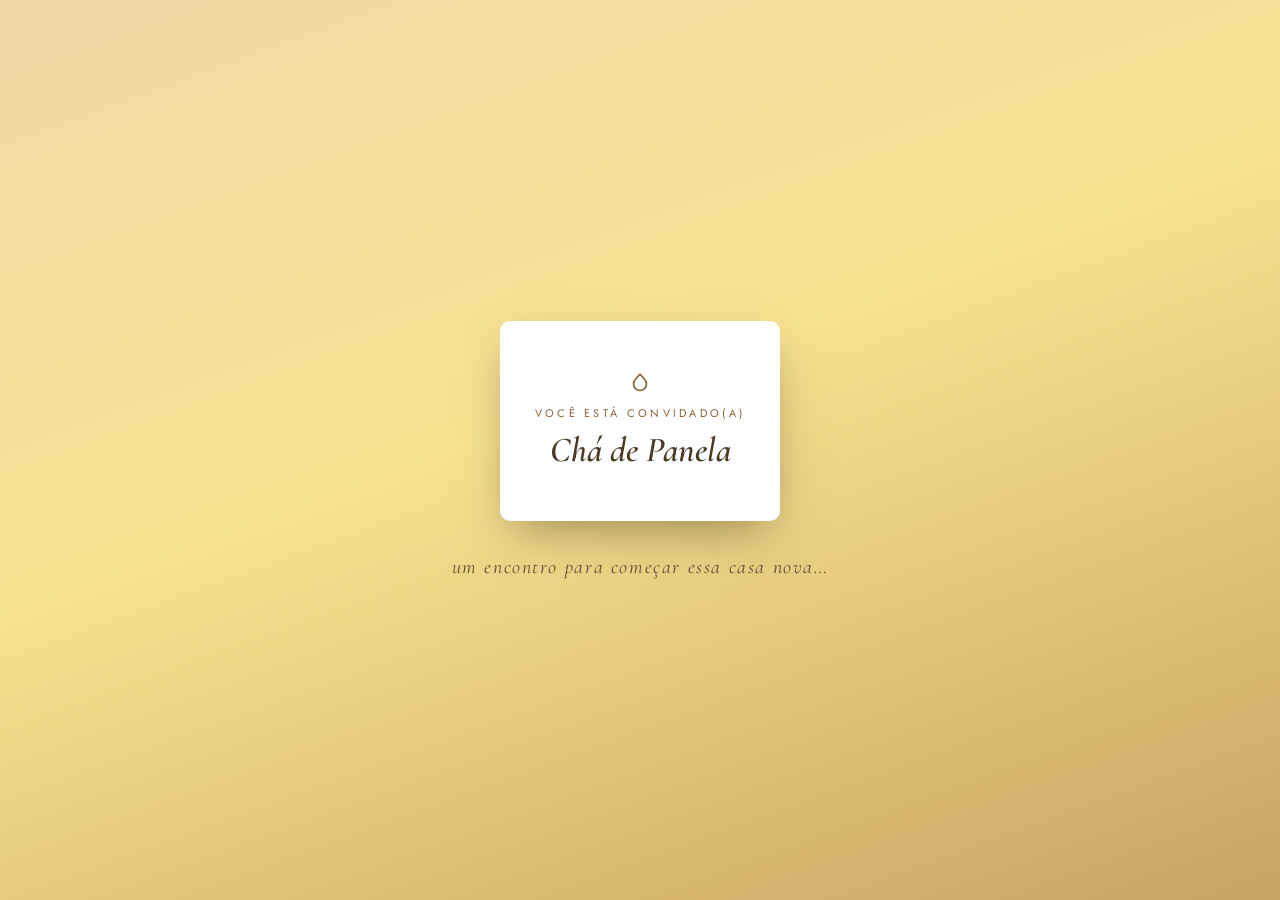
==== index.html @ 00984f50 "Rename CONVITE CHA DE PANELA.html to index.html" ====
<!DOCTYPE html>
<html lang="pt-BR">
<head>
<meta charset="UTF-8">
<meta name="viewport" content="width=device-width, initial-scale=1.0, maximum-scale=1.0, user-scalable=no, viewport-fit=cover">
<title>Chá de Panela · Evellyn & Kelson</title>
<link rel="preconnect" href="https://fonts.googleapis.com">
<link rel="preconnect" href="https://fonts.gstatic.com" crossorigin>
<link href="https://fonts.googleapis.com/css2?family=Cormorant+Garamond:ital,wght@0,400;0,500;0,600;1,500;1,600&family=Jost:wght@300;400;500;600&display=swap" rel="stylesheet">

<style>
  :root{
    --bg: #F7F7F7;
    --gold: #f7e291;
    --gold-soft: #fbf0c9;
    --bronze: #b08047;
    --bronze-dark: #8a6236;
    --ink: #4a3a24;
    --ink-soft: #7a6647;
    --card: #FFFFFF;
    --line: rgba(176,128,71,0.35);
    --vh: 1vh;
  }

  *{ box-sizing: border-box; margin:0; padding:0; }

  html, body{
    height: 100%;
    height: -webkit-fill-available;
    background: var(--bg);
    color: var(--ink);
    font-family: 'Jost', sans-serif;
    overflow: hidden;
    position: fixed;
    inset: 0;
    width: 100%;
    -webkit-tap-highlight-color: transparent;
  }

  @media (prefers-reduced-motion: reduce){
    *{ animation-duration: 0.01ms !important; animation-iteration-count: 1 !important; transition-duration: 0.01ms !important; }
  }

  button{ font-family: inherit; cursor:pointer; background:none; border:none; color:inherit; }
  a{ color:inherit; text-decoration:none; }

  /* ============ APP SHELL ============ */
  #app{
    position: fixed;
    inset: 0;
    width: 100%;
    height: 100%;
    height: calc(var(--vh, 1vh) * 100);
    height: 100dvh;
    min-height: -webkit-fill-available;
    overflow: hidden;
    background:
      radial-gradient(120% 90% at 50% -10%, var(--gold-soft) 0%, var(--bg) 55%),
      var(--bg);
  }

  /* ============ INTRO (INVITATION-OPENING ANIMATION, FULL SCREEN) ============ */
  #intro{
    position: fixed;
    inset: 0;
    z-index: 50;
    display:flex;
    align-items:center;
    justify-content:center;
    overflow: hidden;
    background: linear-gradient(160deg, #efd9a8 0%, var(--gold) 45%, var(--bronze) 130%);
    transition: opacity 0.9s ease, visibility 0.9s ease;
  }
  #intro.hide{
    opacity: 0;
    visibility: hidden;
    pointer-events: none;
  }
  #intro.hide .intro-stage{
    transform: scale(1.06);
  }
  .intro-stage{
    position: relative;
    width: 100%;
    height: 100%;
    display:flex;
    flex-direction:column;
    align-items:center;
    justify-content:center;
    transition: transform 0.9s ease;
  }

  /* soft petals drifting across the entire screen */
  .petal{
    position:absolute;
    bottom: -6%;
    width: 9px;
    height: 9px;
    background: var(--bronze);
    border-radius: 50% 0 50% 50%;
    opacity: 0;
    animation: petalFloat 3.6s ease-in forwards;
  }
  .petal:nth-child(1){ left: 10%; animation-delay: 0.10s; background: var(--ink); }
  .petal:nth-child(2){ left: 24%; animation-delay: 0.55s; }
  .petal:nth-child(3){ left: 70%; animation-delay: 0.30s; }
  .petal:nth-child(4){ left: 84%; animation-delay: 0.70s; background: var(--ink); }
  .petal:nth-child(5){ left: 46%; animation-delay: 0.45s; }
  .petal:nth-child(6){ left: 60%; animation-delay: 0.85s; }
  @keyframes petalFloat{
    0%   { transform: translateY(0) rotate(0deg); opacity: 0; }
    12%  { opacity: 0.6; }
    100% { transform: translateY(-92vh) translateX(18px) rotate(220deg); opacity: 0; }
  }

  /* the invitation card that opens, like a folded card unfolding */
  .card-wrap{
    position: relative;
    width: clamp(190px, 58vw, 280px);
    height: clamp(140px, 42vw, 200px);
    perspective: 1100px;
    opacity: 0;
    transform: scale(0.85);
    animation: cardIn 0.6s ease 0.15s forwards;
  }
  @keyframes cardIn{ to{ opacity:1; transform: scale(1); } }

  .card-base{
    position:absolute;
    inset:0;
    border-radius: 10px;
    background: var(--card);
    box-shadow: 0 18px 46px -14px rgba(74,58,36,0.55);
  }
  .card-content{
    position:absolute;
    inset:0;
    display:flex;
    flex-direction:column;
    align-items:center;
    justify-content:center;
    gap: 8px;
    opacity: 0;
    animation: contentIn 0.9s ease 1.05s forwards;
  }
  @keyframes contentIn{
    from{ opacity:0; transform: translateY(6px); }
    to{ opacity:1; transform: translateY(0); }
  }
  .card-content svg{
    width: 26px; height:26px;
    stroke: var(--bronze-dark);
    fill:none;
    stroke-width: 1.5;
  }
  .card-content .ci-eyebrow{
    font-size: clamp(9px, 2.2vw, 11px);
    letter-spacing: 0.3em;
    text-transform: uppercase;
    color: var(--bronze-dark);
  }
  .card-content .ci-names{
    font-family:'Cormorant Garamond', serif;
    font-style: italic;
    font-weight: 600;
    font-size: clamp(25px, 5vw, 35px);
    color: var(--ink);
  }
  .card-face{
    position:absolute;
    top:0;
    width:50%;
    height:100%;
    background: linear-gradient(160deg, var(--gold-soft), var(--gold) 60%, var(--bronze));
    box-shadow: inset 0 0 0 1px rgba(255,255,255,0.25);
    backface-visibility: hidden;
  }
  .card-face.left{
    left:0;
    border-radius: 10px 0 0 10px;
    transform-origin: left center;
    animation: openLeft 1.1s cubic-bezier(.6,0,.3,1) 0.5s forwards;
  }
  .card-face.right{
    right:0;
    border-radius: 0 10px 10px 0;
    transform-origin: right center;
    animation: openRight 1.1s cubic-bezier(.6,0,.3,1) 0.5s forwards;
  }
  @keyframes openLeft{ to{ transform: rotateY(-122deg); } }
  @keyframes openRight{ to{ transform: rotateY(122deg); } }

  .intro-caption{
    margin-top: clamp(20px, 4vh, 34px);
    text-align:center;
    font-family:'Cormorant Garamond', serif;
    font-style: italic;
    letter-spacing: 0.08em;
    font-size: clamp(14px, 3.6vw, 20px);
    color: var(--ink);
    opacity: 0;
    animation: fadeIn 1s ease 0.5s forwards;
  }
  @keyframes fadeIn{ to{ opacity: 0.85; } }

  /* ============ SCREENS ============ */
  .screen{
    position:absolute;
    inset:0;
    display:flex;
    flex-direction:column;
    transition: transform 0.6s cubic-bezier(.65,0,.35,1), opacity 0.5s ease;
  }

  /* ---------- SCREEN 1 : INVITE (no scroll, fits viewport) ---------- */
  #screen-invite{
    align-items:center;
    justify-content:center;
    padding: 3.2vh 5vw;
    position: relative;
    opacity: 0;
    animation: riseIn 1s ease 2.6s forwards;
  }
  @keyframes riseIn{
    from{ opacity:0; transform: translateY(14px); }
    to{ opacity:1; transform: translateY(0); }
  }

  .invite-card{
    position:relative;
    width: 100%;
    max-width: 460px;
    height: 100vh;
    max-height: calc(var(--vh, 1vh) * 96);
    max-height: 96dvh;
    display:flex;
    flex-direction:column;
    align-items:center;
    justify-content:space-between;
    padding: clamp(16px, 3.6vh, 34px) clamp(16px, 5vw, 34px);
    border: 1px solid var(--line);
    border-radius: 22px;
    background: var(--card);
    box-shadow: 0 18px 50px -18px rgba(122,88,40,0.35);
  }
  .invite-card::before{
    content:"";
    position:absolute;
    inset: 8px;
    border: 1px solid var(--line);
    border-radius: 16px;
    pointer-events:none;
  }

  .deco-flowers{
    position:absolute;
    top: -14px;
    left: -16px;
    width: clamp(92px, 30vw, 165px);
    height:auto;
    opacity: 0.9;
    pointer-events:none;
    z-index: 0;
    filter: sepia(35%) saturate(180%) hue-rotate(-8deg) brightness(0.95);
  }

  .date-vector{
    display:block;
    width: clamp(150px, 44vw, 220px);
    height:auto;
    margin: 0 auto 2px;
    opacity: 0.92;
  }

  .eyebrow{
    font-size: 25px;
    letter-spacing: 0.34em;
    text-transform: uppercase;
    color: var(--bronze-dark);
    font-weight: 500;
    margin-top:20px;
  }

  .names{
    font-family: 'Cormorant Garamond', serif;
    font-style: italic;
    font-weight: 600;
    font-size: 30px;
    line-height: 1.05;
    text-align:center;
    color: var(--ink);
    margin-top: clamp(6px, 1.4vh, 12px);
  }
  .frase_central{
    font-family: 'Cormorant Garamond', serif;
    font-style: italic;
    font-weight: 600;
    font-size: 25px;
    line-height: 1.05;
    text-align:center;
    color: var(--ink);
    margin-top: clamp(6px, 1.4vh, 12px);
  }
  .amp{
    display:block;
    font-size: 0.55em;
    color: var(--bronze);
    margin: 0.05em 0;
  }

  .divider{
    display:flex;
    align-items:center;
    gap: 10px;
    width: 60%;
    margin: clamp(8px,1.6vh,14px) 0;
  }
  .divider span{ flex:1; height:1px; background: var(--line); }
  .divider svg{ width: 14px; height: 14px; color: var(--bronze); flex-shrink:0; }

  .details{
    text-align:center;
    font-size: clamp(13px, 3.1vw, 15px);
    color: var(--ink-soft);
    line-height: 1.55;
  }
  .details strong{
    display:block;
    font-family:'Cormorant Garamond', serif;
    font-style: italic;
    font-size: clamp(17px, 4vw, 20px);
    color: var(--ink);
    margin-bottom: 2px;
  }

  .actions{
    display:flex;
    justify-content:center;
    gap: clamp(14px, 4vw, 26px);
    width:100%;
    margin-top: clamp(8px, 1.6vh, 14px);
  }
  .action-btn{
    display:flex;
    flex-direction:column;
    align-items:center;
    gap: 8px;
    flex: 1;
    max-width: 110px;
  }
  .action-btn .circle{
    width: clamp(48px, 13vw, 62px);
    height: clamp(48px, 13vw, 62px);
    border-radius: 50%;
    background: linear-gradient(160deg, var(--gold-soft), var(--gold));
    border: 1px solid var(--line);
    display:flex;
    align-items:center;
    justify-content:center;
    transition: transform 0.25s ease, box-shadow 0.25s ease;
    box-shadow: 0 6px 16px -8px rgba(122,88,40,0.5);
  }
  .action-btn .circle svg{
    width: 44%;
    height: 44%;
    stroke: var(--bronze-dark);
    fill:none;
    stroke-width: 1.6;
    stroke-linecap: round;
    stroke-linejoin: round;
  }
  .action-btn:hover .circle,
  .action-btn:active .circle{
    transform: translateY(-3px) scale(1.05);
    box-shadow: 0 10px 22px -8px rgba(122,88,40,0.55);
  }
  .action-btn .label{
    font-size: clamp(10.5px, 2.6vw, 12px);
    letter-spacing: 0.05em;
    color: var(--ink-soft);
    text-align:center;
  }

  .footnote{
    font-size: clamp(9.5px, 2.2vw, 11px);
    letter-spacing: 0.12em;
    text-transform: uppercase;
    color: var(--bronze);
    opacity: 0.75;
  }

  /* ---------- SCREEN 2 : GIFT LIST (scrollable) ---------- */
  #screen-gifts{
    transform: translateX(100%);
    opacity: 1;
    overflow:hidden;
    background: var(--card);
    z-index: 2;
  }
  #screen-gifts.active{ transform: translateX(0); }
  #screen-invite.slide-out{ transform: translateX(-18%); opacity: 0; pointer-events:none; }

  .gifts-header{
    flex-shrink:0;
    padding: clamp(14px,2.6vh,22px) 5vw clamp(10px,1.8vh,14px);
    background: linear-gradient(160deg, var(--gold-soft), var(--bg) 75%);
    border-bottom: 1px solid var(--line);
    text-align: center;
  }
  .gifts-topbar{
    display:flex;
    align-items:center;
    gap: 12px;
    margin-bottom: clamp(10px,1.6vh,14px);
  }
  .back-btn{
    width: 34px; height: 34px;
    border-radius: 50%;
    border: 1px solid var(--line);
    background: var(--card);
    display:flex; align-items:center; justify-content:center;
    flex-shrink:0;
  }
  .back-btn svg{ width:16px; height:16px; stroke: var(--bronze-dark); fill:none; stroke-width:2; stroke-linecap:round; stroke-linejoin:round; }
  .gifts-title{
    font-family:'Cormorant Garamond', serif;
    font-style: italic;
    font-weight:600;
    font-size: clamp(20px, 5vw, 26px);
    color: var(--ink);
  }
  .gifts-sub{
    font-size: clamp(11px, 2.6vw, 12.5px);
    color: var(--ink-soft);
    margin: 2px 0 12px 0;
    text-align: center;
  }

  .palette{
    display:flex;
    justify-content: center;
    align-items: flex-start;
    gap: clamp(10px, 3vw, 18px);
    flex-wrap: wrap;
    width: 100%;
    margin: 0 auto;
  }
  .palette .swatch{
    display:flex;
    flex-direction:column;
    align-items:center;
    gap: 5px;
  }
  .palette .dot{
    width: clamp(22px, 6vw, 28px);
    height: clamp(22px, 6vw, 28px);
    border-radius: 50%;
    border: 1px solid var(--line);
    box-shadow: inset 0 0 0 3px var(--bg);
  }
  .palette .name{
    font-size: 9.5px;
    letter-spacing: 0.06em;
    text-transform: uppercase;
    color: var(--ink-soft);
  }

  .gifts-body{
    flex:1;
    overflow-y: auto;
    -webkit-overflow-scrolling: touch;
    padding: clamp(14px,2.4vh,20px) 5vw clamp(30px,5vh,44px);
  }
  .section{
    max-width: 560px;
    margin: 0 auto clamp(20px, 3.4vh, 30px);
  }
  .section-title{
    display:flex;
    align-items:center;
    gap: 10px;
    font-size: clamp(11px, 2.6vw, 12.5px);
    letter-spacing: 0.28em;
    text-transform: uppercase;
    color: var(--bronze-dark);
    font-weight: 500;
    margin-bottom: 10px;
  }
  .section-title::after{
    content:"";
    flex:1;
    height:1px;
    background: var(--line);
  }
  .gift-list{
    list-style:none;
    display:flex;
    flex-direction:column;
    gap: 8px;
  }
  .gift-list li{
    display:flex;
    align-items:center;
    gap: 10px;
    background: var(--card);
    border: 1px solid var(--line);
    border-radius: 12px;
    padding: 11px 14px;
    font-size: clamp(13px, 3vw, 14.5px);
    color: var(--ink);
  }
  .gift-list li::before{
    content:"";
    width: 6px; height: 6px;
    border-radius: 50%;
    background: var(--bronze);
    flex-shrink:0;
  }

  /* ---------- CARROSSEL DE IMAGENS (COZINHA) ---------- */
  .kitchen-carousel-wrap{
    margin: 0 0 20px;
  }
  .kitchen-carousel{
    display:flex;
    align-items:center;
    gap: 6px;
    overflow-x: auto;
    overflow-y: visible;
    scroll-snap-type: x mandatory;
    -webkit-overflow-scrolling: touch;
    padding: 14px 40% 18px;
    cursor: grab;
    scrollbar-width: none;
    -ms-overflow-style: none;
  }
  .kitchen-carousel::-webkit-scrollbar{ display:none; height:0; }
  .kitchen-carousel.dragging{ cursor: grabbing; scroll-snap-type: none; }
  .kitchen-slide{
    flex: 0 0 auto;
    display:flex;
    flex-direction:column;
    align-items:center;
    scroll-snap-align: center;
    transform: scale(0.75);
    opacity: 0.6;
    transition: transform 0.12s ease-out, opacity 0.12s ease-out;
    will-change: transform, opacity;
    -webkit-user-select:none;
    user-select:none;
  }
  .kitchen-slide img{
    height: min(30vw, 130px);
    width: auto;
    max-width: 62vw;
    display:block;
    border-radius: 12px;
    pointer-events:none;
    -webkit-user-drag:none;
  }
  .kitchen-slide .cap{
    margin-top: 9px;
    font-size: 10.5px;
    letter-spacing:0.02em;
    color: var(--ink-soft);
    text-align:center;
    line-height:1.3;
    max-width: 150px;
  }
  .carousel-hint{
    display:flex;
    align-items:center;
    justify-content:center;
    gap:6px;
    margin: -4px 0 8px;
    margin-top: 10px;
    font-size: 9.5px;
    letter-spacing:0.14em;
    text-transform:uppercase;
    color: var(--bronze);
    opacity:0.7;
  }

  /* ---------- SCREEN 3 : PIX ---------- */
  #screen-pix{
    transform: translateX(100%);
    opacity: 1;
    overflow: hidden;
    background: var(--card);
    z-index: 3;
  }
  #screen-pix.active{ transform: translateX(0); }

  .pix-header{
    flex-shrink: 0;
    padding: clamp(14px,2.6vh,22px) 5vw clamp(10px,1.8vh,14px);
    background: linear-gradient(160deg, var(--gold-soft), var(--bg) 75%);
    border-bottom: 1px solid var(--line);
    text-align: center;
  }
  .pix-topbar{
    display: flex;
    align-items: center;
    gap: 12px;
    margin-bottom: clamp(10px,1.6vh,14px);
  }
  .pix-title{
    font-family: 'Cormorant Garamond', serif;
    font-style: italic;
    font-weight: 600;
    font-size: clamp(20px, 5vw, 26px);
    color: var(--ink);
  }

  .pix-body{
    flex: 1;
    display: flex;
    flex-direction: column;
    align-items: center;
    justify-content: center;
    padding: clamp(20px,4vh,40px) 5vw;
    gap: clamp(20px,3.6vh,32px);
  }

  .pix-icon-wrap{
    width: clamp(64px,16vw,80px);
    height: clamp(64px,16vw,80px);
    border-radius: 50%;
    background: linear-gradient(160deg, var(--gold-soft), var(--gold));
    border: 1px solid var(--line);
    display: flex;
    align-items: center;
    justify-content: center;
    box-shadow: 0 8px 24px -10px rgba(122,88,40,0.45);
  }
  .pix-icon-wrap svg{
    width: 44%;
    height: 44%;
    stroke: var(--bronze-dark);
    fill: none;
    stroke-width: 1.8;
    stroke-linecap: round;
    stroke-linejoin: round;
  }

  .pix-card{
    width: 100%;
    max-width: 380px;
    border: 1px solid var(--line);
    border-radius: 18px;
    background: var(--bg);
    padding: clamp(18px,3.2vh,28px) clamp(18px,5vw,28px);
    display: flex;
    flex-direction: column;
    gap: 16px;
    position: relative;
  }
  .pix-card::before{
    content: "";
    position: absolute;
    inset: 6px;
    border: 1px solid var(--line);
    border-radius: 13px;
    pointer-events: none;
    opacity: 0.5;
  }

  .pix-field{
    display: flex;
    flex-direction: column;
    gap: 4px;
  }
  .pix-label{
    font-size: clamp(9px,2.2vw,10.5px);
    letter-spacing: 0.3em;
    text-transform: uppercase;
    color: var(--bronze-dark);
    font-weight: 500;
  }
  .pix-value{
    font-family: 'Cormorant Garamond', serif;
    font-style: italic;
    font-weight: 600;
    font-size: clamp(17px,4.2vw,22px);
    color: var(--ink);
    line-height: 1.2;
  }
  .pix-key{
    font-family: 'Jost', sans-serif;
    font-style: normal;
    font-weight: 500;
    font-size: clamp(14px,3.5vw,17px);
    color: var(--ink);
    letter-spacing: 0.02em;
  }

  .pix-divider{
    height: 1px;
    background: var(--line);
    margin: 0 4px;
  }

  .pix-copy-btn{
    display: flex;
    align-items: center;
    justify-content: center;
    gap: 10px;
    width: 100%;
    max-width: 380px;
    padding: clamp(13px,2.4vh,17px) 20px;
    border-radius: 999px;
    background: linear-gradient(160deg, var(--gold-soft), var(--gold));
    border: 1px solid var(--line);
    box-shadow: 0 6px 18px -8px rgba(122,88,40,0.5);
    font-size: clamp(13px,3.2vw,15px);
    letter-spacing: 0.06em;
    color: var(--bronze-dark);
    font-weight: 500;
    cursor: pointer;
    transition: transform 0.25s ease, box-shadow 0.25s ease;
  }
  .pix-copy-btn:hover,
  .pix-copy-btn:active{
    transform: translateY(-2px) scale(1.02);
    box-shadow: 0 10px 22px -8px rgba(122,88,40,0.55);
  }
  .pix-copy-btn svg{
    width: 18px; height: 18px;
    stroke: var(--bronze-dark);
    fill: none;
    stroke-width: 1.8;
    stroke-linecap: round;
    stroke-linejoin: round;
    flex-shrink: 0;
  }

  .pix-footnote{
    font-size: clamp(9.5px, 2.2vw, 11px);
    letter-spacing: 0.12em;
    text-transform: uppercase;
    color: var(--bronze);
    opacity: 0.7;
    text-align: center;
  }

  /* ---------- TOAST ---------- */
  #toast{
    position: fixed;
    left: 50%;
    bottom: 28px;
    transform: translateX(-50%) translateY(16px);
    background: var(--ink);
    color: var(--gold-soft);
    padding: 10px 18px;
    border-radius: 999px;
    font-size: 12.5px;
    letter-spacing: 0.04em;
    opacity: 0;
    pointer-events:none;
    transition: opacity 0.35s ease, transform 0.35s ease;
    z-index: 100;
    white-space: nowrap;
  }
  #toast.show{
    opacity: 1;
    transform: translateX(-50%) translateY(0);
  }

  /* small-screen safety */
  @media (max-height: 620px){
    .actions{ margin-top: 4px; }
    .divider{ margin: 4px 0; }
  }
</style>
</head>
<body>

<div id="app">

  <!-- ===================== INTRO ANIMATION: CONVITE SE ABRINDO ===================== -->
  <div id="intro">
    <div class="intro-stage">
      <div class="petal"></div>
      <div class="petal"></div>
      <div class="petal"></div>
      <div class="petal"></div>
      <div class="petal"></div>
      <div class="petal"></div>

      <div class="card-wrap">
        <div class="card-base"></div>
        <div class="card-content">
          <svg viewBox="0 0 24 24" aria-hidden="true"><path d="M12 3c3 3 6 5.5 6 9a6 6 0 1 1-12 0c0-3.5 3-6 6-9z"/></svg>
          <div class="ci-eyebrow">Você está convidado(a)</div>
          <div class="ci-names">Chá de Panela</div>
        </div>
        <div class="card-face left"></div>
        <div class="card-face right"></div>
      </div>

      <div class="intro-caption">um encontro para começar essa casa nova&hellip;</div>
    </div>
  </div>

  <!-- ===================== SCREEN 1 · CONVITE ===================== -->
  <section class="screen" id="screen-invite">
    <div class="invite-card">
      <img class="deco-flowers" src="[data-uri]" alt="" />

      <div style="display:flex; flex-direction:column; align-items:center;">
        <div class="eyebrow">Chá de Panela</div>
        <h1 class="names">Evellyn<span class="amp">&amp;</span>Kelson</h1>
      </div>

      <div class="divider">
        <span></span>
        <svg viewBox="0 0 24 24"><path d="M12 3c3 3 6 5.5 6 9a6 6 0 1 1-12 0c0-3.5 3-6 6-9z" fill="none" stroke="currentColor" stroke-width="1.6"/></svg>
        <span></span>
      </div>
      <h1 class="frase_central">Com muito amor e carinho, convidamos você para celebrar esse momento tão especial conosco!</h1>
      <div class="divider">
        <span></span>
        <svg viewBox="0 0 24 24"><path d="M12 3c3 3 6 5.5 6 9a6 6 0 1 1-12 0c0-3.5 3-6 6-9z" fill="none" stroke="currentColor" stroke-width="1.6"/></svg>
        <span></span>
      </div>

      <img class="date-vector" src="[data-uri]" alt="Sábado, 25 de julho de 2026 às 20:00" />

      <div class="actions">
        <button class="action-btn" id="btn-gifts" type="button">
          <span class="circle">
            <svg viewBox="0 0 24 24"><rect x="3" y="8" width="18" height="13" rx="1.5"/><path d="M3 8h18"/><path d="M12 8v13"/><path d="M12 8c-1.5-4-6-4.5-6-1.5 0 1.7 2.5 1.7 6 1.5z"/><path d="M12 8c1.5-4 6-4.5 6-1.5 0 1.7-2.5 1.7-6 1.5z"/></svg>
          </span>
          <span class="label">Presentes</span>
        </button>

        <button class="action-btn" id="btn-location" type="button">
          <span class="circle">
            <svg viewBox="0 0 24 24"><path d="M12 21s-7-6.2-7-11.5A7 7 0 0 1 19 9.5C19 14.8 12 21 12 21z"/><circle cx="12" cy="9.5" r="2.4"/></svg>
          </span>
          <span class="label">Localização</span>
        </button>

        <button class="action-btn" id="btn-pix" type="button">
          <span class="circle">
            <svg viewBox="0 0 24 24"><path d="M8 6l4 4 4-4"/><path d="M8 18l4-4 4 4"/><path d="M4 12h4"/><path d="M16 12h4"/></svg>
          </span>
          <span class="label">Pix</span>
        </button>
      </div>

      <div class="footnote">Sua presença é o maior presente</div>
    </div>
  </section>

  <!-- ===================== SCREEN 2 · LISTA DE PRESENTES ===================== -->
  <section class="screen" id="screen-gifts">
    <div class="gifts-header">
      <div class="gifts-topbar">
        <button class="back-btn" id="btn-back" type="button" aria-label="Voltar">
          <svg viewBox="0 0 24 24"><path d="M15 18l-6-6 6-6"/></svg>
        </button>
        <div>
          <div class="gifts-title">Lista de Presentes</div>
        </div>
      </div>
      <div class="gifts-sub">Inspiração de paleta para os ambientes:</div>
      <div class="palette">
        <div class="swatch"><div class="dot" style="background:#1c1c1c;"></div><div class="name">Preto</div></div>
        <div class="swatch"><div class="dot" style="background:#9a9a9a;"></div><div class="name">Cinza</div></div>
        <div class="swatch"><div class="dot" style="background:#ffffff;"></div><div class="name">Branco</div></div>
        <div class="swatch"><div class="dot" style="background:#e3cfa5;"></div><div class="name">Bege</div></div>
        <div class="swatch"><div class="dot" style="background:#c7a45a;"></div><div class="name">Bambu</div></div>
      </div>
    </div>

    <div class="gifts-body">
      <!--
        ================================================================
        EDITAR AQUI: lista de presentes por sessão.
        Esta é uma lista de sugestão predefinida — troque, adicione ou
        remova itens de cada <ul class="gift-list"> conforme desejar.
        Basta manter a mesma estrutura de <li>Nome do item</li>.
        ================================================================
      -->
      <div class="section">
        <div class="section-title">Cozinha</div>

        <div class="kitchen-carousel-wrap">
          <div class="kitchen-carousel" id="kitchenCarousel"></div>
          <div class="carousel-hint">arraste para ver mais</div>
        </div>

        <ul class="gift-list">
          <li>Jogo de panelas antiaderente</li>
          <li>Liquidificador</li>
          <li>Sanduícheira</li>
          <li>Kit de utensílios de cozinha</li>
          <li>Jogo americano</li>
          <li>Tábua de carte</li>
          <li>Escorredor de macarrão </li>
          <li>Coador de café</li>
          <li>Peneira</li>
          <li>Marinetes</li>
        </ul>
      </div>

      <div class="section">
        <div class="section-title">Quarto e Sala</div>

        <div class="kitchen-carousel-wrap">
          <div class="kitchen-carousel" id="quartoCarousel"></div>
          <div class="carousel-hint">arraste para ver mais</div>
        </div>

        <ul class="gift-list">
          <li>Jogo de lençóis casal</li>
          <li>Edredom</li>
          <li>Cabides</li>
          <li>Manta para sofá</li>
          <li>Almofadas</li>
          <li>Caixas organizadoras</li>
          <li>Tapetes</li>
          <li>Cobertor</li>
        </ul>
      </div>

      <div class="section">
        <div class="section-title">Banho e Lavanderia</div>

        <div class="kitchen-carousel-wrap">
          <div class="kitchen-carousel" id="banhoCarousel"></div>
          <div class="carousel-hint">arraste para ver mais</div>
        </div>

        <ul class="gift-list">
          <li>Ferro de passar</li>
          <li>Tabua de passar</li>
          <li>Jogo de toalhas de banho</li>
          <li>Tapete para banheiro</li>
          <li>Cesto de roupa suja</li>
          <li>Toalha de rosto</li>
          <li>Varal retrátil</li>
        </ul>
      </div>
    </div>
  </section>

  <!-- ===================== SCREEN 3 · PIX ===================== -->
  <section class="screen" id="screen-pix">
    <div class="pix-header">
      <div class="pix-topbar">
        <button class="back-btn" id="btn-back-pix" type="button" aria-label="Voltar">
          <svg viewBox="0 0 24 24"><path d="M15 18l-6-6 6-6"/></svg>
        </button>
        <div>
          <div class="pix-title">Chave Pix</div>
        </div>
      </div>
    </div>

    <div class="pix-body">
      <div class="pix-icon-wrap">
        <svg viewBox="0 0 24 24"><path d="M8 6l4 4 4-4"/><path d="M8 18l4-4 4 4"/><path d="M4 12h4"/><path d="M16 12h4"/></svg>
      </div>

      <div class="pix-card">
        <div class="pix-field">
          <div class="pix-label">Titular</div>
          <div class="pix-value">Kelson da Silva Neves</div>
        </div>
        <div class="pix-divider"></div>
        <div class="pix-field">
          <div class="pix-label">Chave Pix · Telefone</div>
          <div class="pix-key">(62) 9 9642-3027</div>
        </div>
      </div>

      <button class="pix-copy-btn" id="btn-pix-copy" type="button">
        <svg viewBox="0 0 24 24"><rect x="9" y="9" width="13" height="13" rx="2"/><path d="M5 15H4a2 2 0 0 1-2-2V4a2 2 0 0 1 2-2h9a2 2 0 0 1 2 2v1"/></svg>
        Copiar chave Pix
      </button>

      <div class="pix-footnote">Toque para copiar o código completo</div>
    </div>
  </section>

</div>

<div id="toast">Chave Pix copiada!</div>

<script>
const KITCHEN_IMAGES = [
  { label: "Liquidificador", src: "[data-uri]" },
  { label: "Jogo de Panelas Antiaderente", src: "[data-uri]" },
  { label: "Formas de Alumínio para Bolo", src: "[data-uri]" },
  { label: "Travessas Marinex Refratárias", src: "[data-uri]" },
  { label: "Jogo de Talheres", src: "[data-uri]" },
  { label: "Tigelas em Inox com Tampa", src: "[data-uri]" },
  { label: "Jogo de Xícaras de Chá", src: "[data-uri]" },
  { label: "Churrasqueira Elétrica", src: "[data-uri]" },
  { label: "Kit Utensílios de Silicone", src: "[data-uri]" },
  { label: "Aparelho de Jantar", src: "[data-uri]" },
  { label: "Jogo de Facas", src: "[data-uri]" },
  { label: "Potes Herméticos", src: "[data-uri]" },
  { label: "Batedeira", src: "[data-uri]" },

  ];
</script>

<script>
  // ---------- viewport height fix for mobile browsers ----------
  function setVh(){
    document.documentElement.style.setProperty('--vh', (window.innerHeight * 0.01) + 'px');
  }
  setVh();
  window.addEventListener('resize', setVh);

  // ---------- data ----------
  const PIX_KEY = "00020126360014BR.GOV.BCB.PIX0114+55629964230275204000053039865802BR5921Kelson da Silva Neves6009SAO PAULO62140510iiLroZHLml6304EAE4";
  const LOCATION_URL = "https://maps.app.goo.gl/DRfj3mw5XNmWz2nK8";

  // ---------- intro ----------
  const intro = document.getElementById('intro');
  setTimeout(() => intro.classList.add('hide'), 2600);

  // ---------- navigation between screens + browser history ----------
  const screenInvite = document.getElementById('screen-invite');
  const screenGifts  = document.getElementById('screen-gifts');
  const screenPix    = document.getElementById('screen-pix');

  // State machine: 'home' | 'gifts' | 'pix'
  let currentScreen = 'home';

  function goTo(screen){
    // hide all
    screenInvite.classList.remove('slide-out');
    screenGifts.classList.remove('active');
    screenPix.classList.remove('active');

    if(screen === 'gifts'){
      screenInvite.classList.add('slide-out');
      screenGifts.classList.add('active');
      currentScreen = 'gifts';
    } else if(screen === 'pix'){
      screenInvite.classList.add('slide-out');
      screenPix.classList.add('active');
      currentScreen = 'pix';
    } else {
      currentScreen = 'home';
    }
  }

  // Push history state so back button/swipe works
  function navigateTo(screen){
    history.pushState({ screen }, '');
    goTo(screen);
  }

  // Set initial state so back can return home
  history.replaceState({ screen: 'home' }, '');

  window.addEventListener('popstate', (e) => {
    const screen = (e.state && e.state.screen) ? e.state.screen : 'home';
    goTo(screen);
  });

  document.getElementById('btn-gifts').addEventListener('click', () => navigateTo('gifts'));
  document.getElementById('btn-back').addEventListener('click',  () => history.back());

  document.getElementById('btn-pix').addEventListener('click',      () => navigateTo('pix'));
  document.getElementById('btn-back-pix').addEventListener('click', () => history.back());

  // ---------- location ----------
  document.getElementById('btn-location').addEventListener('click', () => {
    window.open(LOCATION_URL, '_blank', 'noopener');
  });

  // ---------- pix copy (with fallback for file:// contexts) ----------
  const toast = document.getElementById('toast');
  function showToast(msg){
    toast.textContent = msg;
    toast.classList.add('show');
    clearTimeout(showToast._t);
    showToast._t = setTimeout(() => toast.classList.remove('show'), 2600);
  }

  async function copyPix(){
    try{
      if(navigator.clipboard && window.isSecureContext){
        await navigator.clipboard.writeText(PIX_KEY);
        showToast('Chave Pix copiada!');
        return;
      }
      throw new Error('clipboard API indisponível');
    }catch(err){
      // fallback: textarea + execCommand (funciona em abertura local/file://)
      try{
        const ta = document.createElement('textarea');
        ta.value = PIX_KEY;
        ta.setAttribute('readonly', '');
        ta.style.position = 'fixed';
        ta.style.top = '-1000px';
        document.body.appendChild(ta);
        ta.select();
        ta.setSelectionRange(0, PIX_KEY.length);
        const ok = document.execCommand('copy');
        document.body.removeChild(ta);
        showToast(ok ? 'Chave Pix copiada!' : 'Toque e segure para copiar a chave');
      }catch(e2){
        showToast('Não foi possível copiar automaticamente');
      }
    }
  }

const QUARTO_IMAGES = [
  { label: "Jogo de toalha", src: "[data-uri]" },
  { label: "Colcha", src: "[data-uri]" },
  { label: "Cabides", src: "[data-uri]" },
  { label: "Jogo de lençol", src: "[data-uri]" },
  { label: "Kit peseira", src: "[data-uri]" },
  
];

const BANHO_IMAGES = [

  { label: "Ferro de passar", src: "[data-uri]" },
  { label: "Varal móvel", src: "[data-uri]" },
  { label: "Tábua de passar", src: "[data-uri]" },
  { label: "Pano de prato", src: "[data-uri]"},
  { label: "Cesto", src: "[data-uri]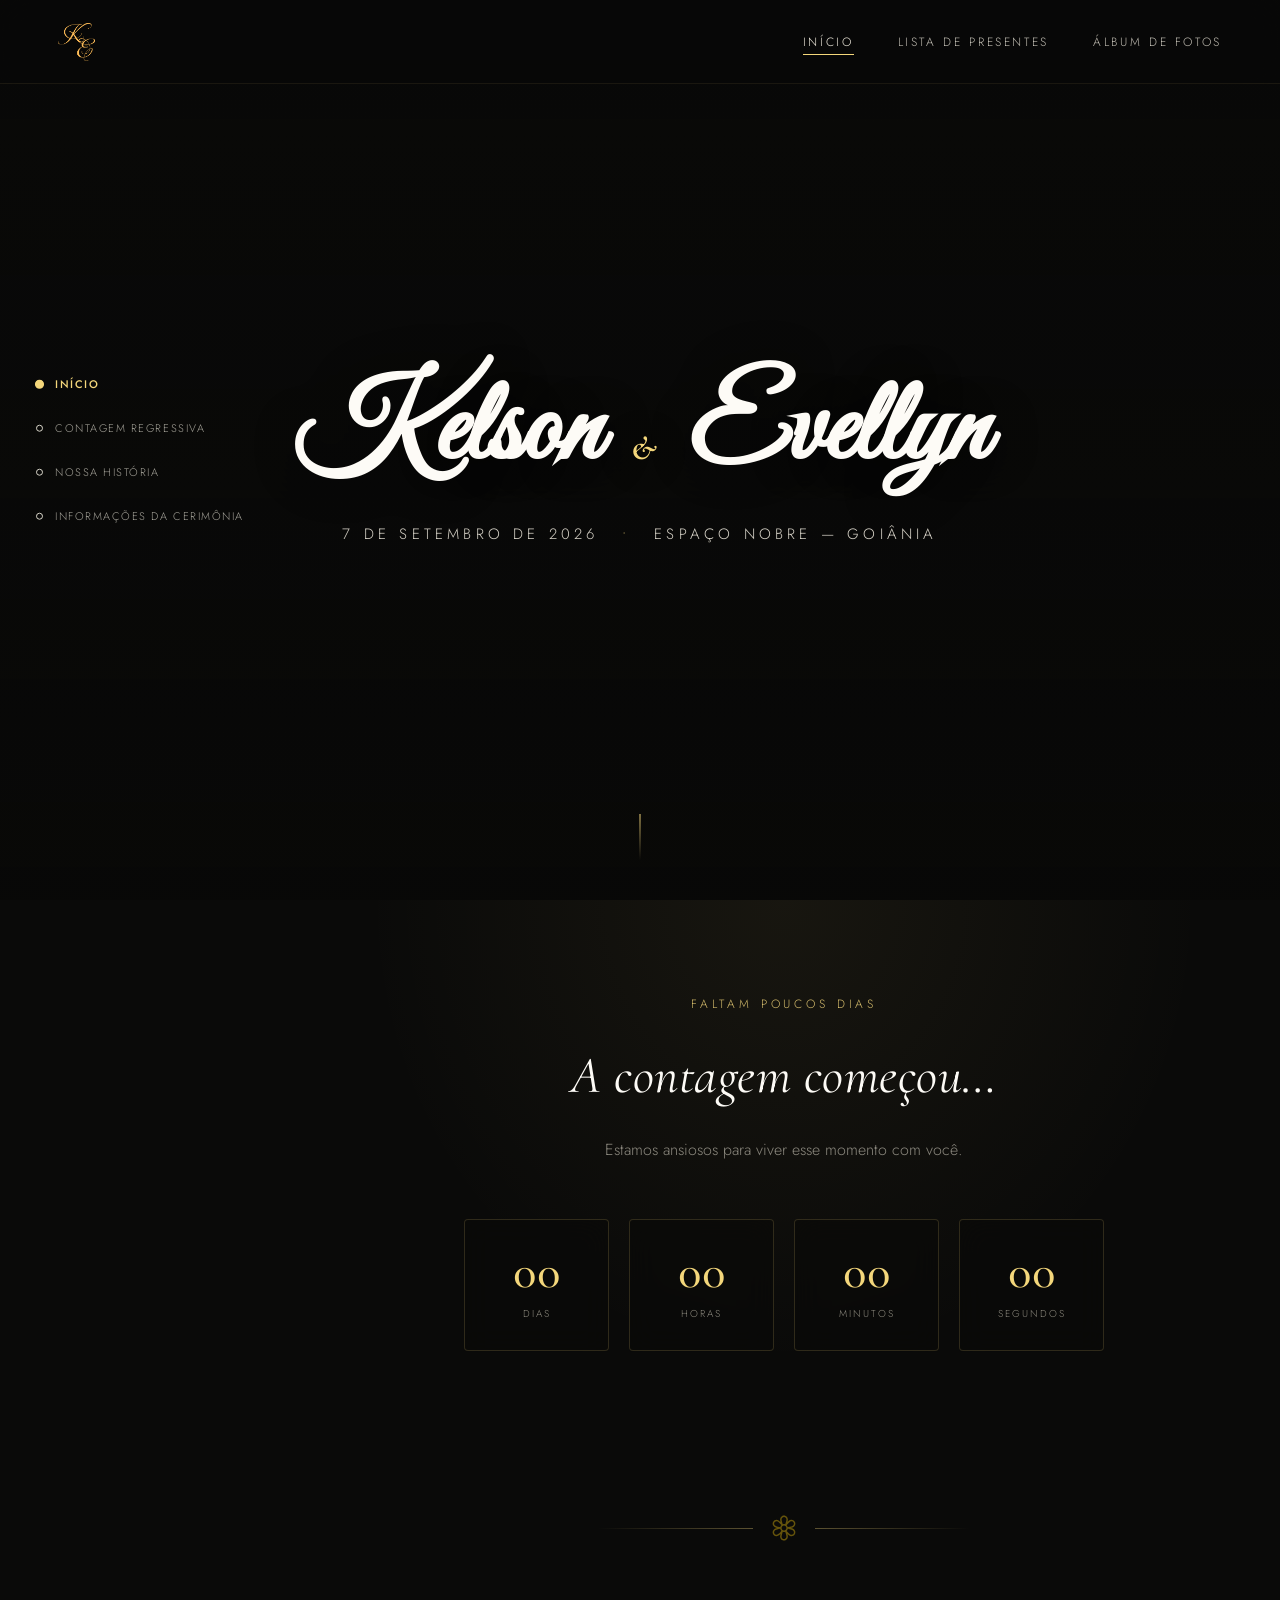
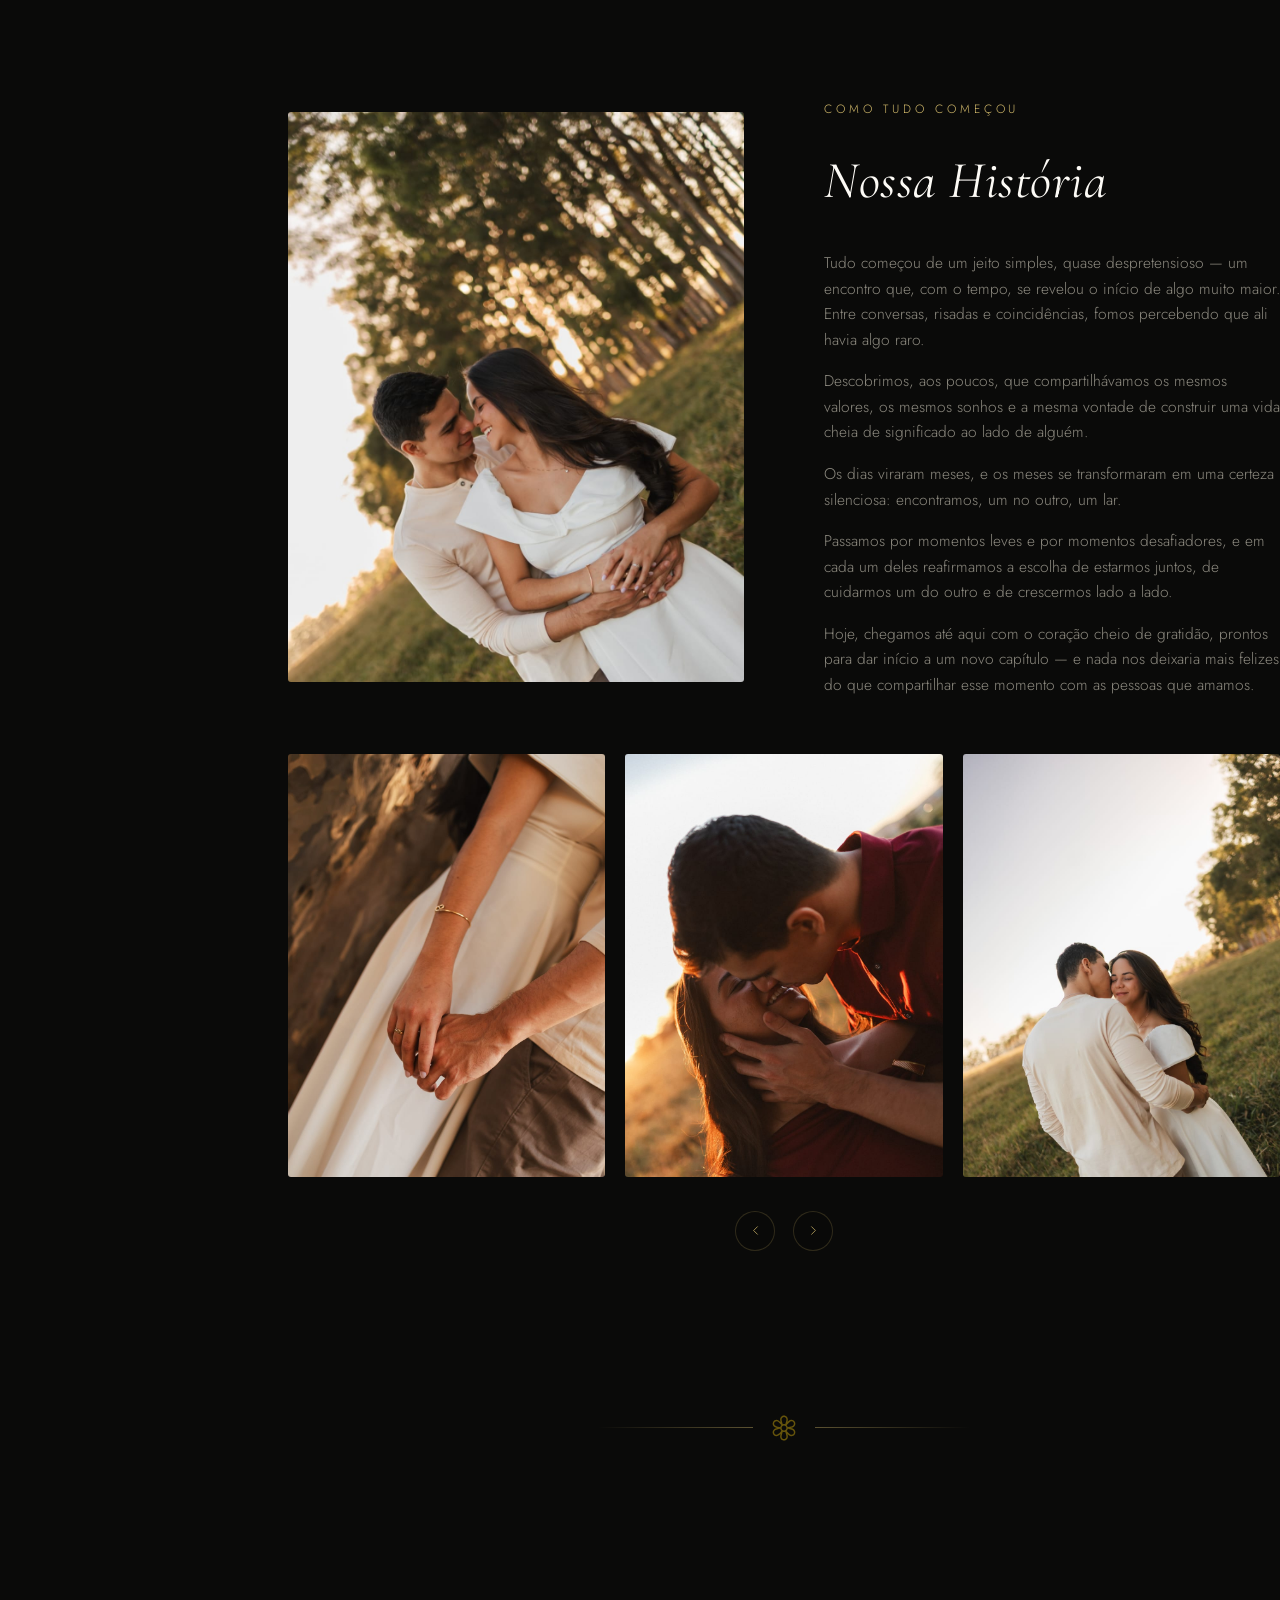
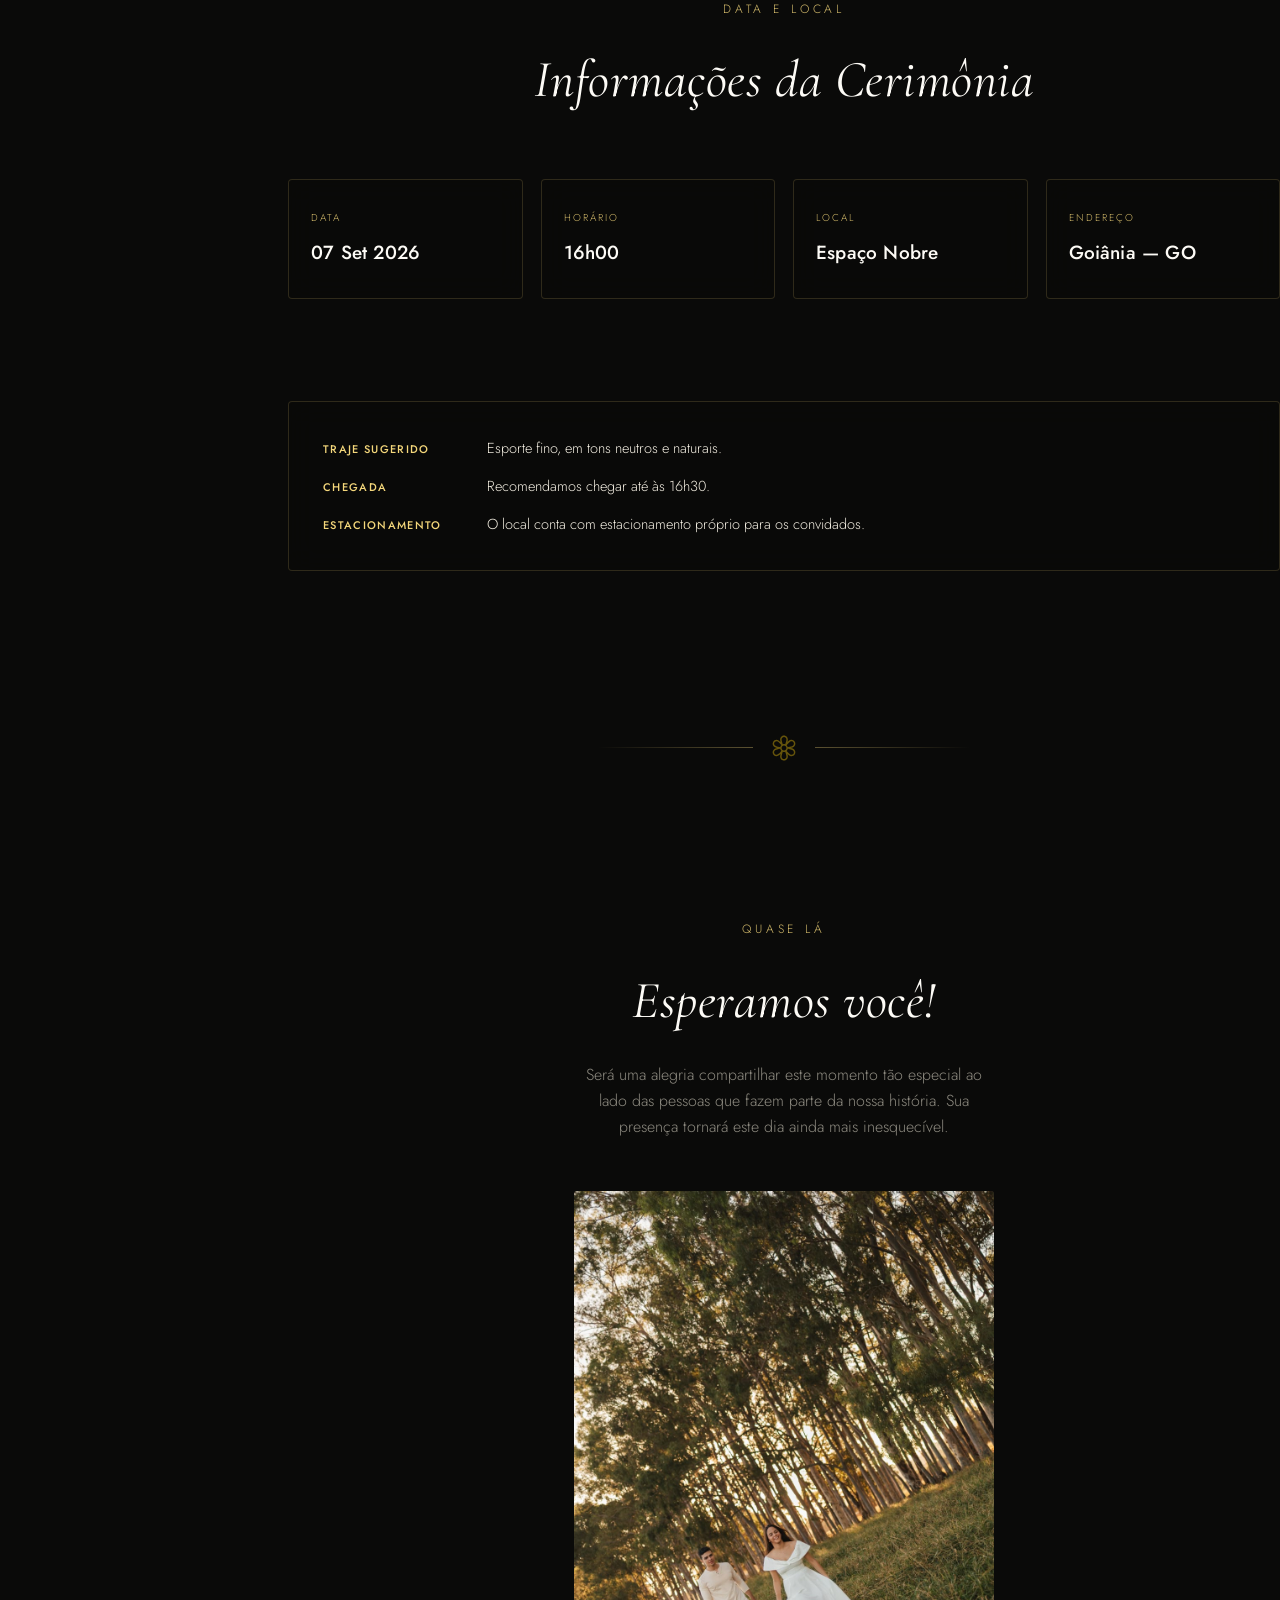
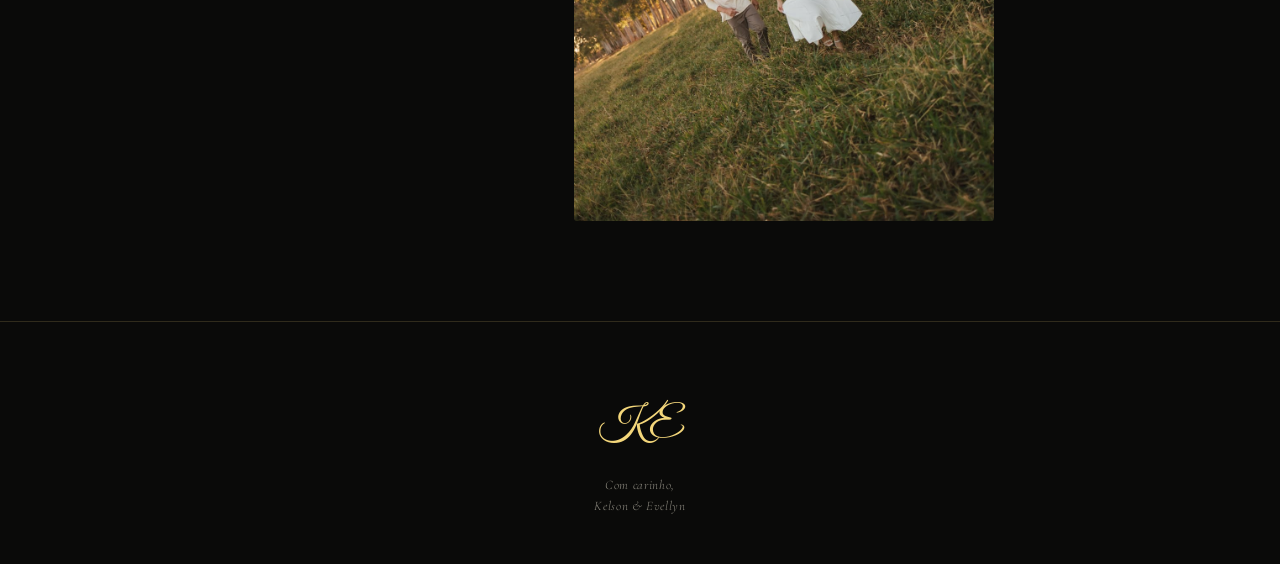
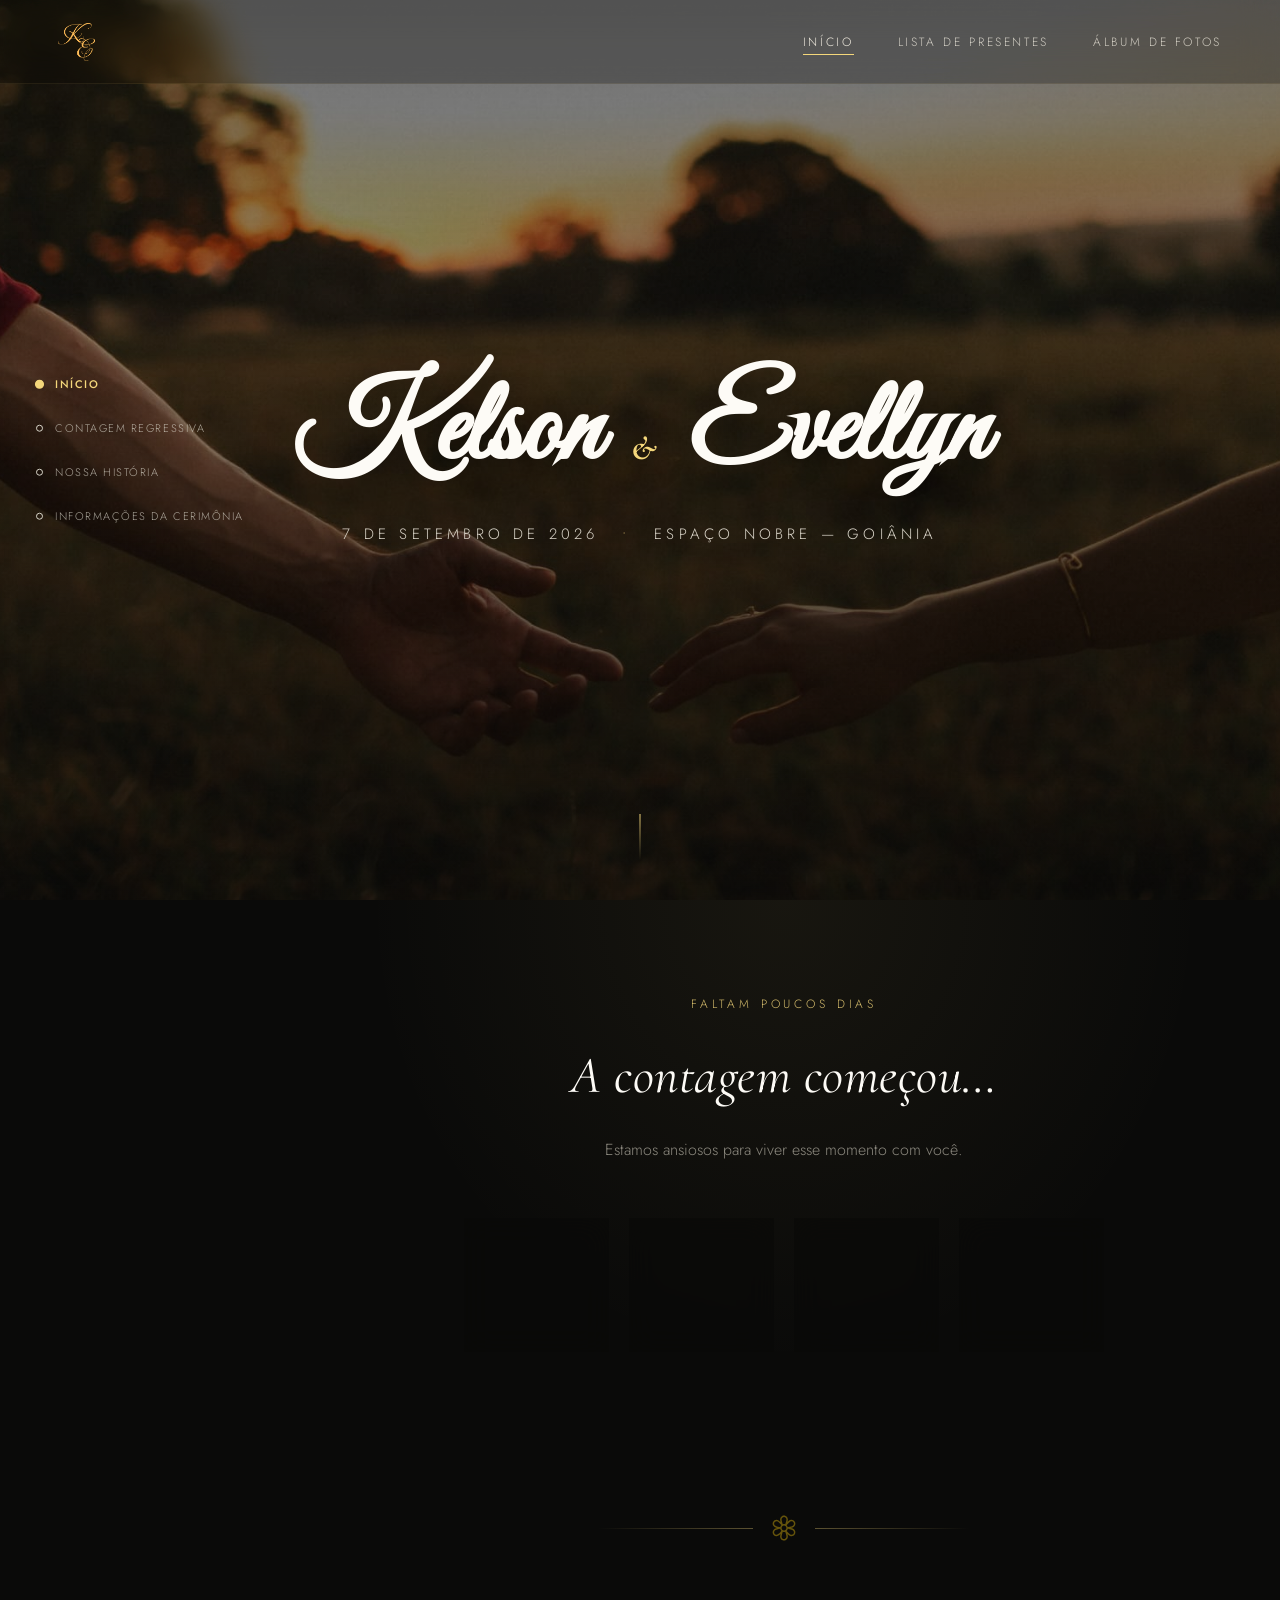
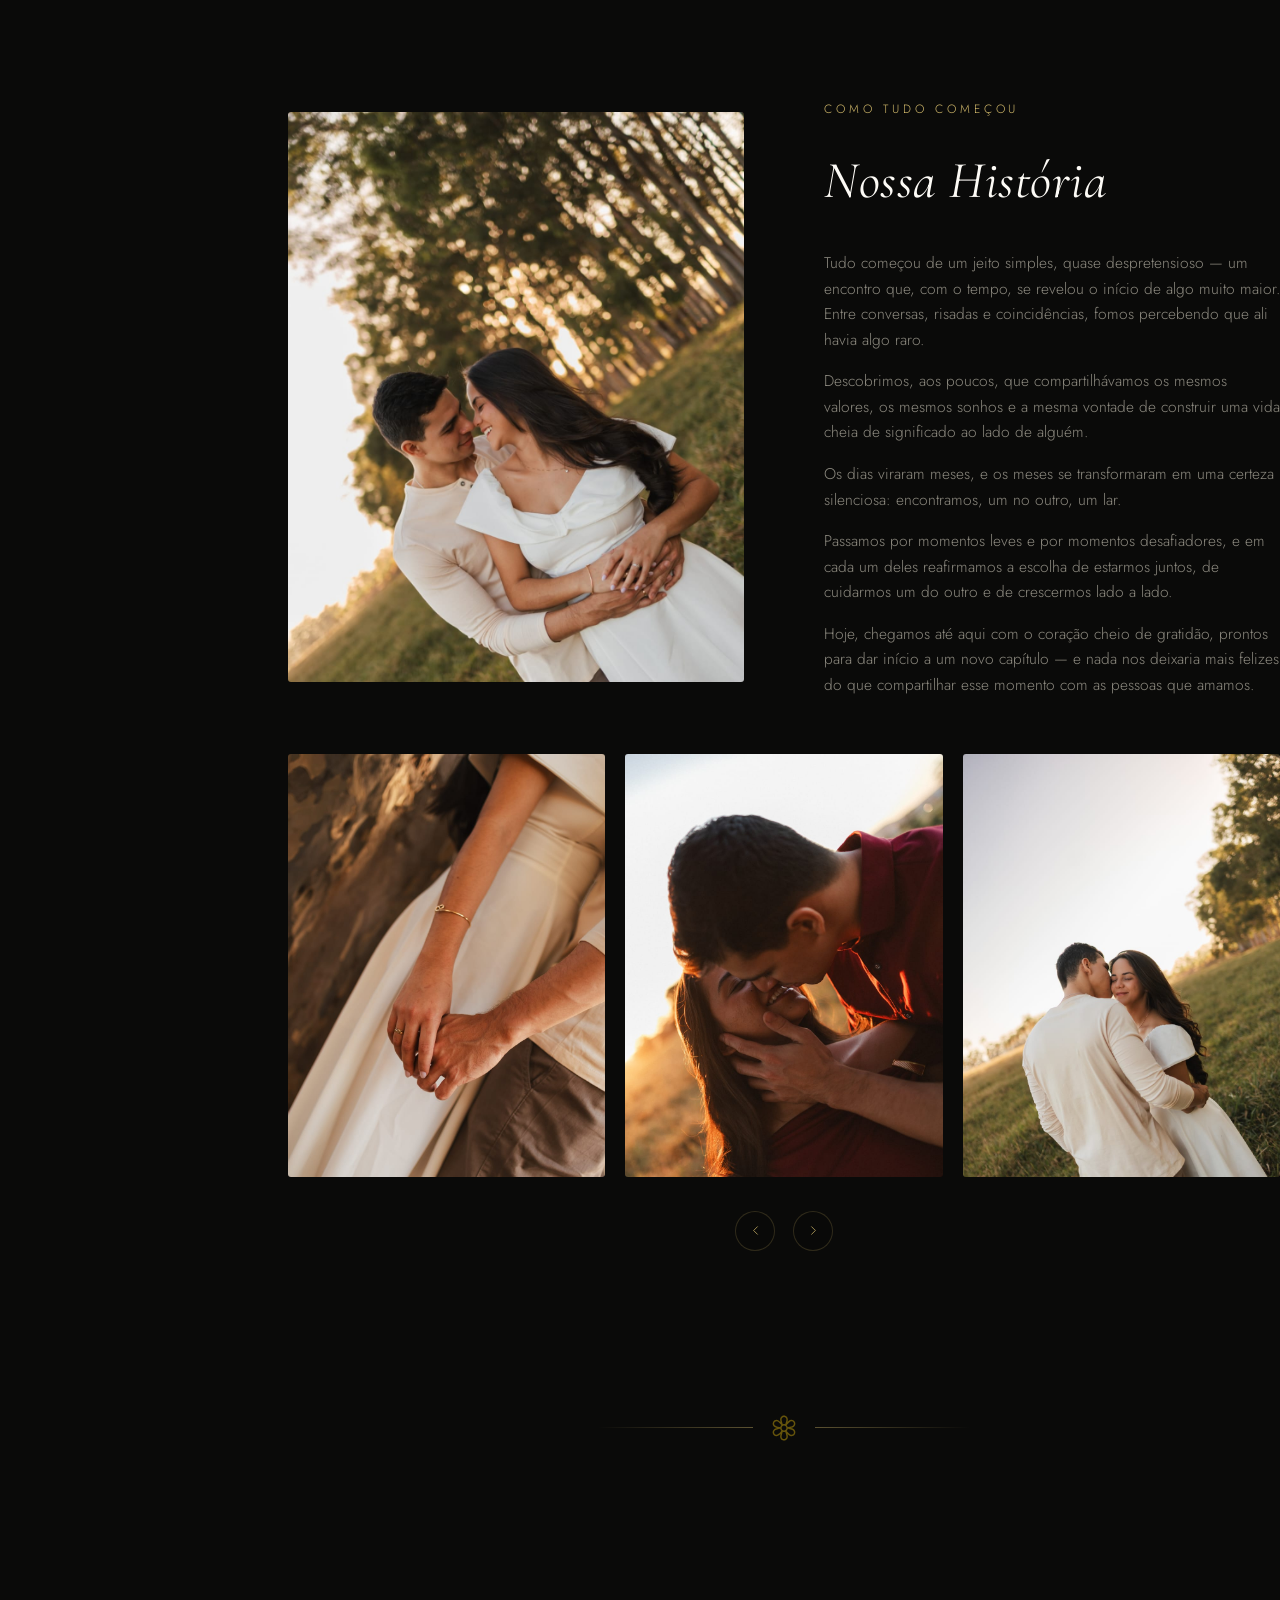
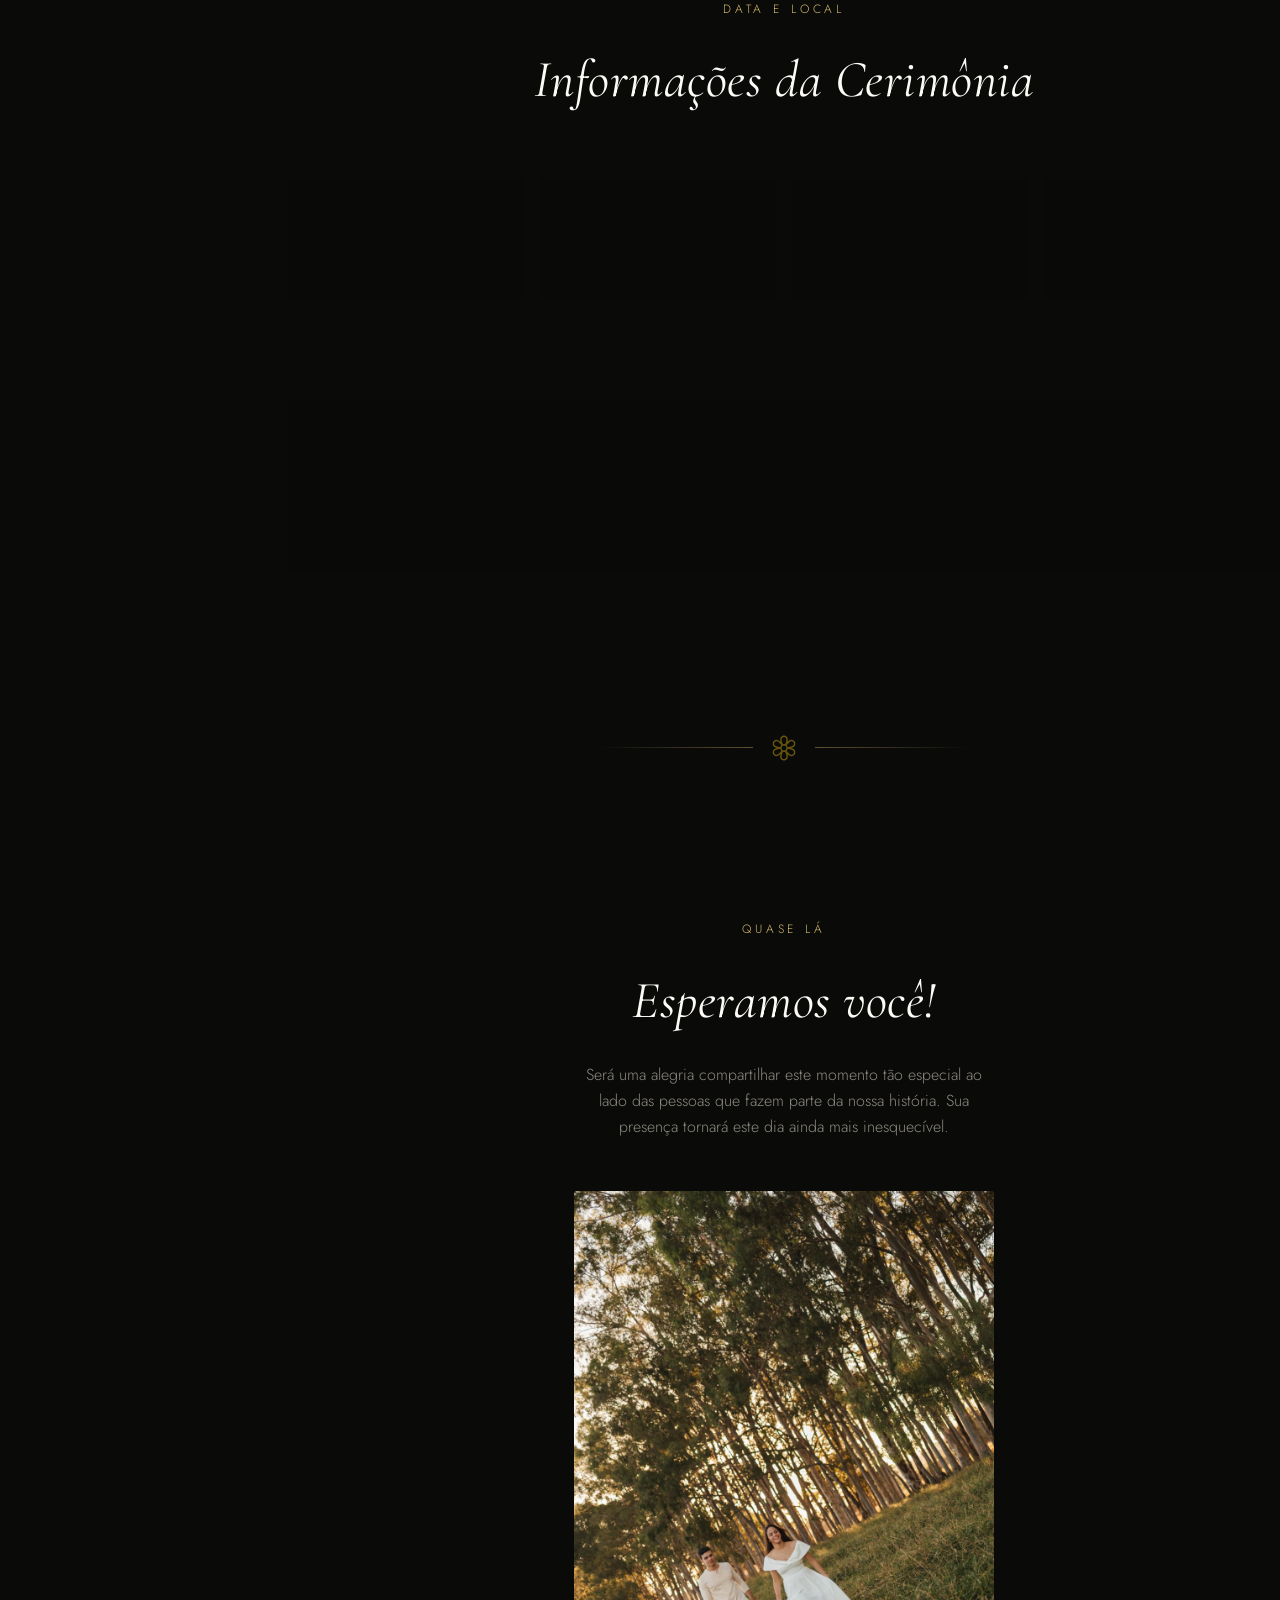
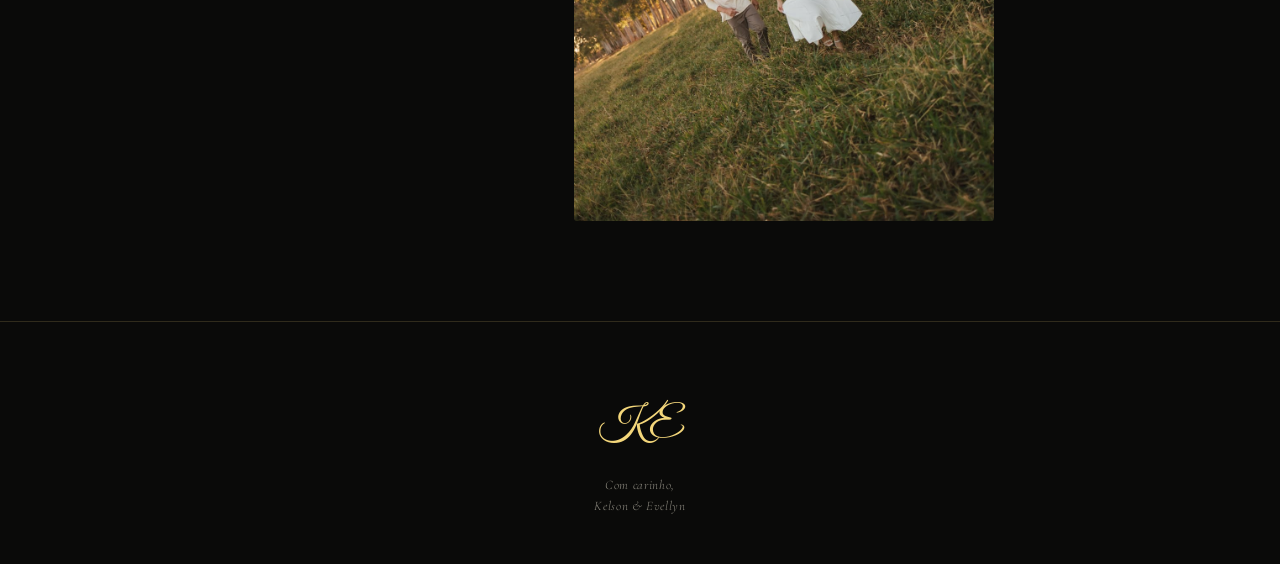
